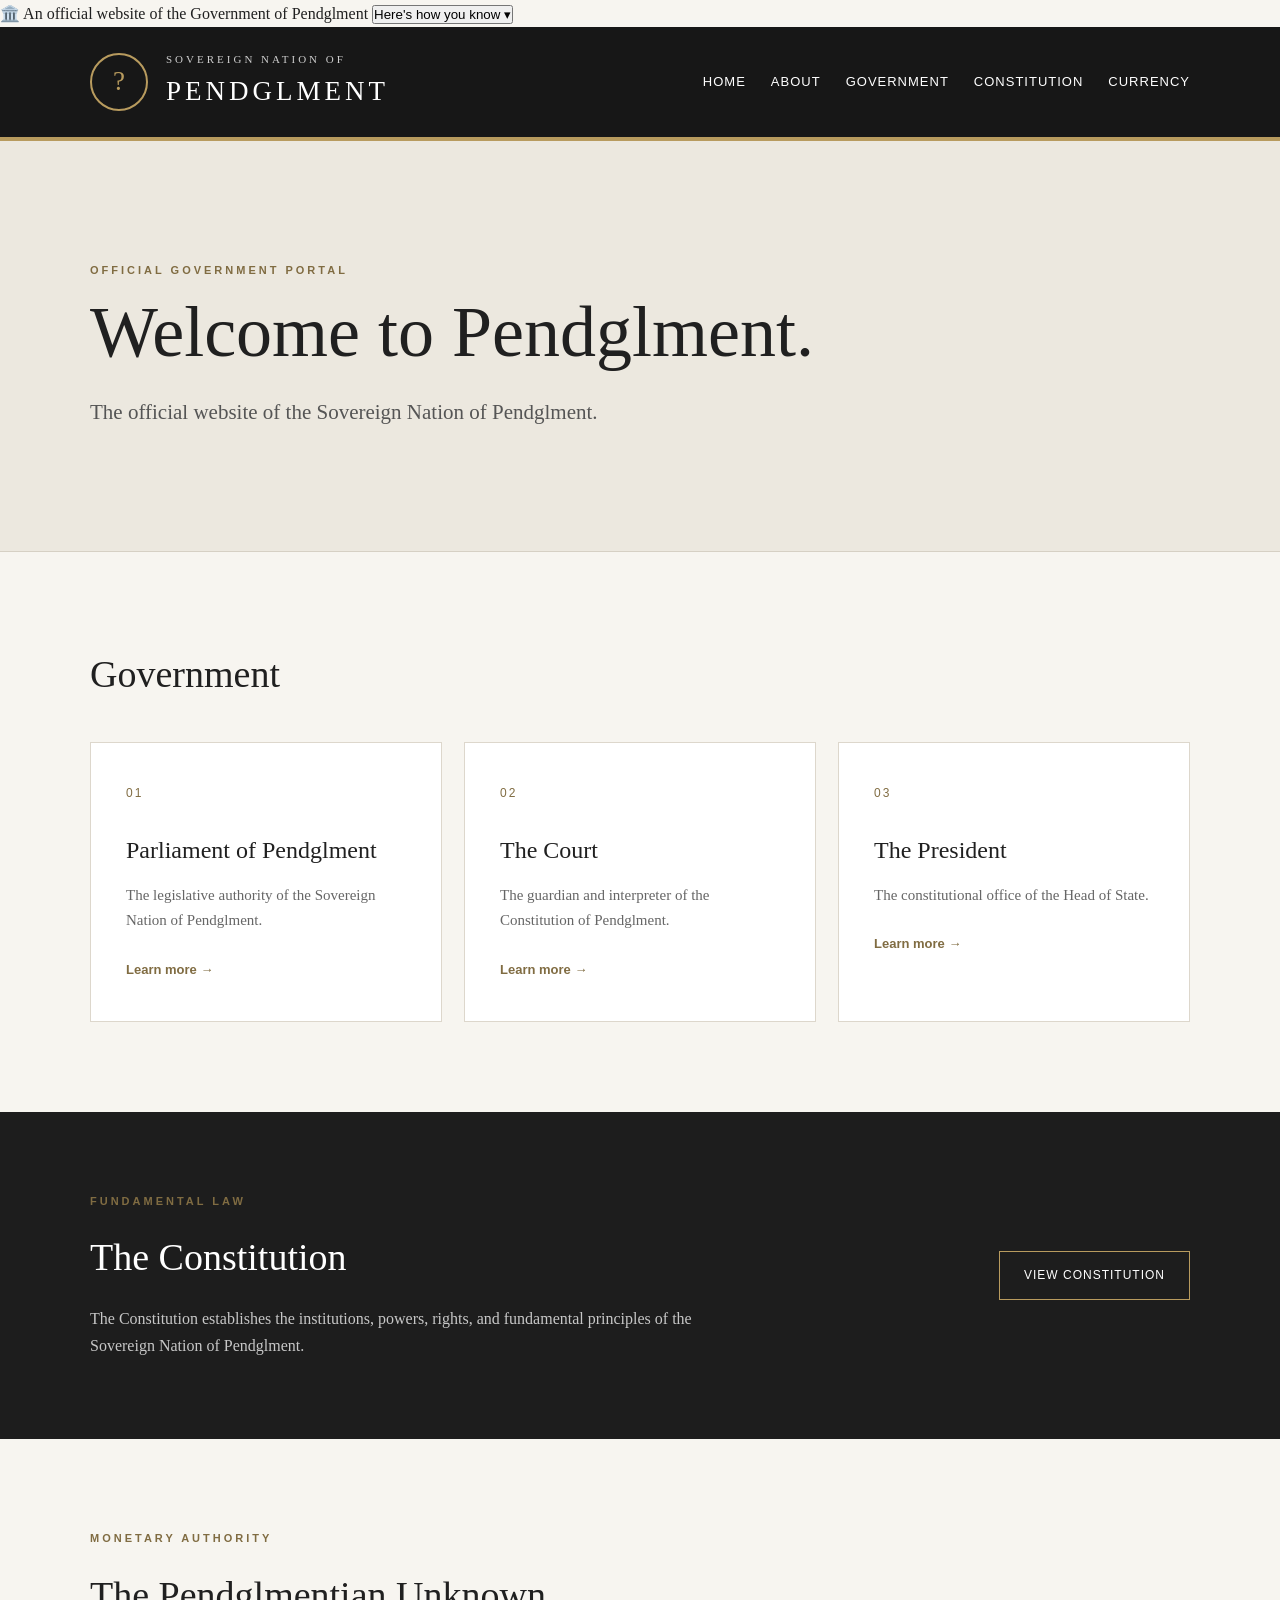
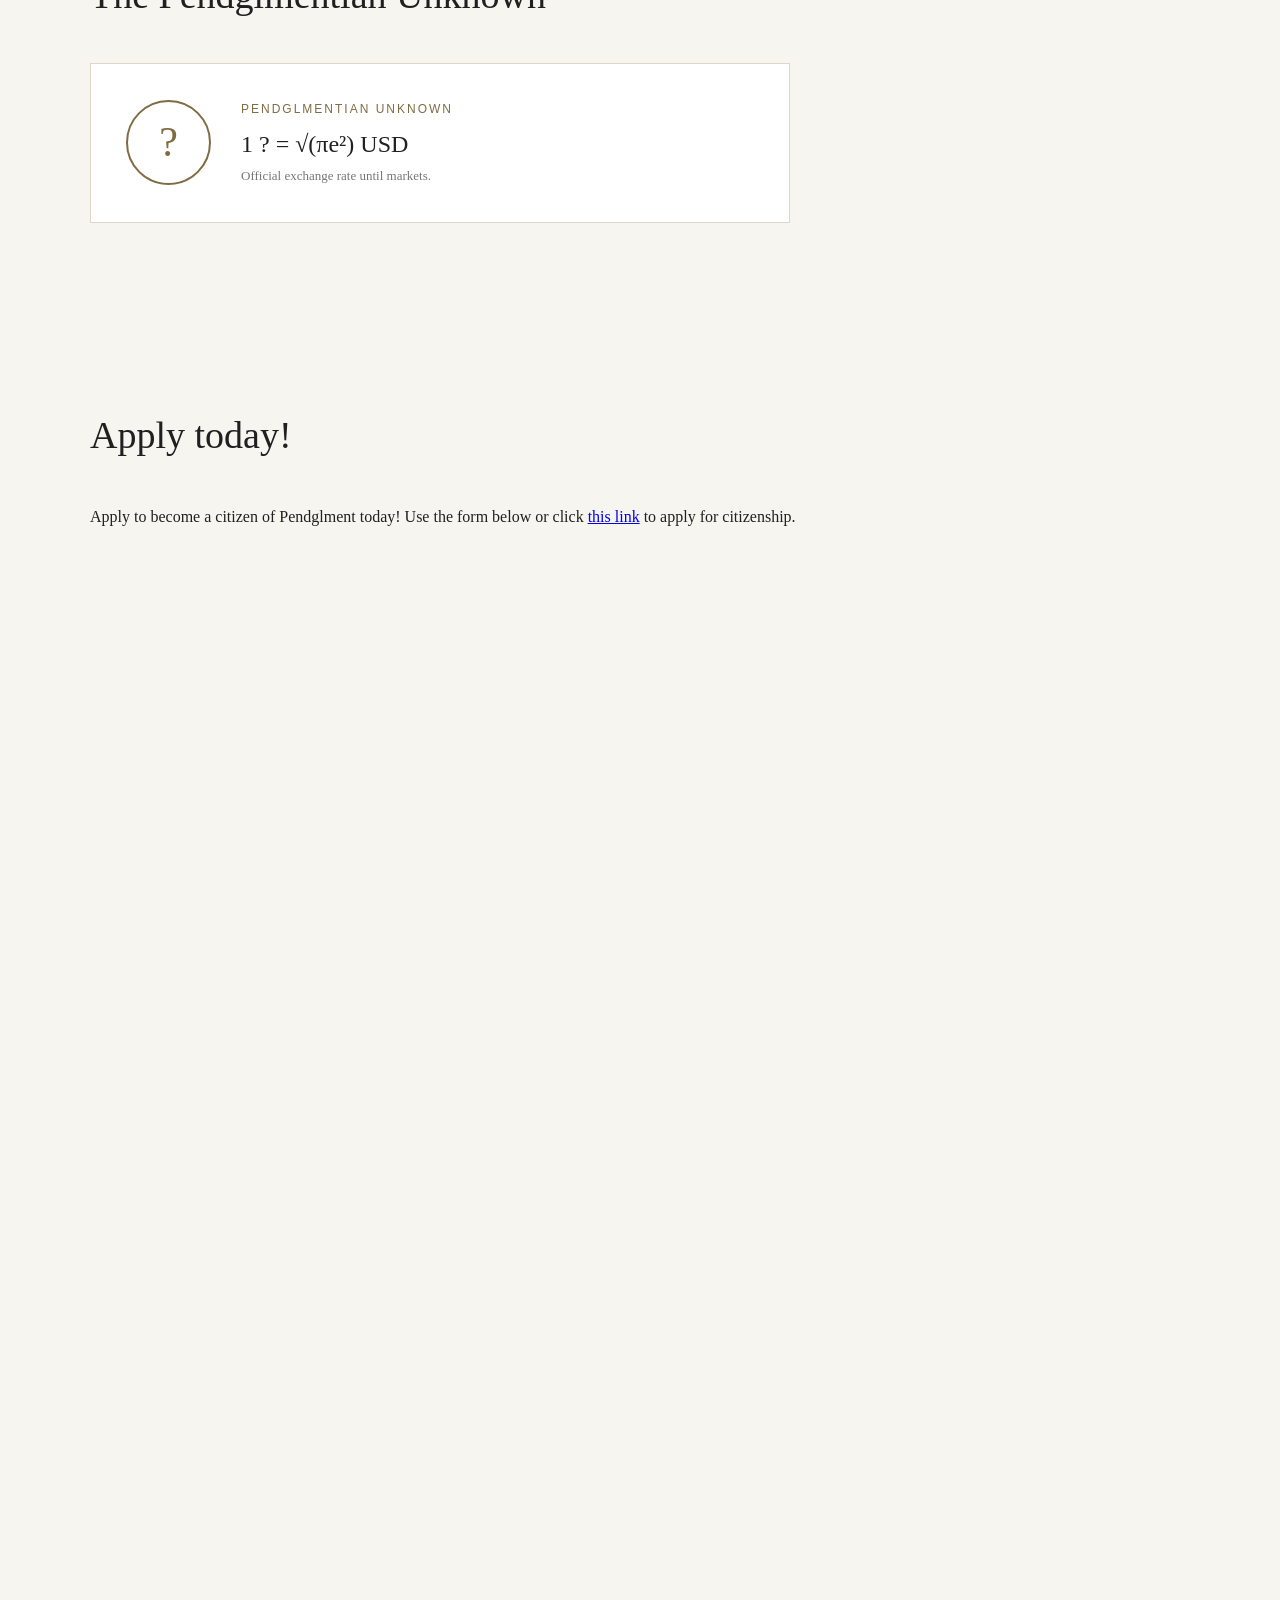
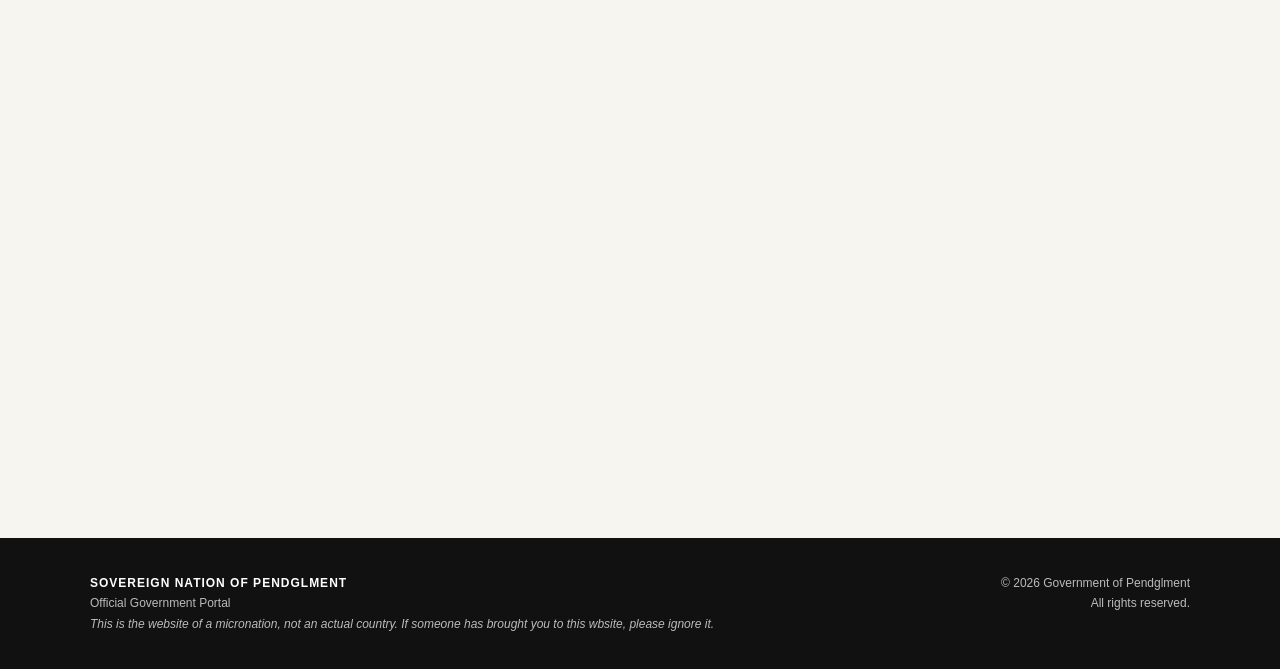
==== index.html @ e234b2b6 "Fix link formatting in citizenship application text" ====
<!DOCTYPE html>
<html lang="en">
<head>
    <meta charset="UTF-8">
    <meta name="viewport" content="width=device-width, initial-scale=1.0">
    <title>Sovereign Nation of Pendglment</title>
    <link rel="stylesheet" href="style.css">
</head>
    <script src="script-v2.js"></script>
<body>
    <div class="gov-banner">
    <div class="gov-banner-inner">
        <span>🏛️ An official website of the Government of Pendglment</span>
        <button id="gov-toggle" type="button">
            Here's how you know ▾
        </button>
    </div>

    <div id="gov-details" class="gov-details" hidden>
        <strong>Official government website</strong>
        <p>This website is operated by the Government of the Sovereign Nation of Pendglment.</p>

        <strong>Official domain</strong>
        <p>Official government websites use a domain controlled by the Government of Pendglment.</p>

        <strong>Secure connection</strong>
        <p>This website uses HTTPS to provide an encrypted connection.</p>
    </div>
</div>
<header>
    <div class="container header-inner">
        <div class="brand">
            <div class="seal">?</div>
            <div>
                <div class="country">SOVEREIGN NATION OF</div>
                <h1>PENDGLMENT</h1>
            </div>
        </div>
        <nav>
            <a href="index.html">Home</a>
            <a href="about.html">About</a>
            <a href="#government">Government</a>
            <a href="#constitution">Constitution</a>
            <a href="#currency">Currency</a>
        </nav>
    </div>
</header>
<main>
    <section class="hero">
        <div class="container">
            <p class="eyebrow">OFFICIAL GOVERNMENT PORTAL</p>
            <h2>Welcome to Pendglment.</h2>
            <p class="lead">
                The official website of the Sovereign Nation of Pendglment.
            </p>
        </div>
    </section>
    <section class="content" id="government">
        <div class="container">
            <h2>Government</h2>
            <div class="cards">
                <article class="card">
                    <span class="number">01</span>
                    <h3>Parliament of Pendglment</h3>
                    <p>
                        The legislative authority of the Sovereign Nation
                        of Pendglment.
                    </p>
                    <a href="#">Learn more →</a>
                </article>
                <article class="card">
                    <span class="number">02</span>
                    <h3>The Court</h3>
                    <p>
                        The guardian and interpreter of the Constitution
                        of Pendglment.
                    </p>
                    <a href="#">Learn more →</a>
                </article>
                <article class="card">
                    <span class="number">03</span>
                    <h3>The President</h3>
                    <p>
                        The constitutional office of the Head of State.
                    </p>
                    <a href="#">Learn more →</a>
                </article>
            </div>
        </div>
    </section>
    <section class="document" id="constitution">
        <div class="container document-inner">
            <div>
                <p class="eyebrow">FUNDAMENTAL LAW</p>
                <h2>The Constitution</h2>
                <p>
                    The Constitution establishes the institutions,
                    powers, rights, and fundamental principles of
                    the Sovereign Nation of Pendglment.
                </p>
            </div>
            <a class="button" href="#">View Constitution</a>
        </div>
    </section>
    <section class="content" id="currency">
        <div class="container currency">
            <p class="eyebrow">MONETARY AUTHORITY</p>
            <h2>The Pendglmentian Unknown</h2>
            <div class="currency-box">
                <div class="currency-symbol">?</div>
                <div>
                    <p class="currency-name">
                        PENDGLMENTIAN UNKNOWN
                    </p>
                    <p class="exchange">
                        1 ? = √(πe²) USD
                    </p>
                    <p class="small">
                        Official exchange rate until markets.
                    </p>
                </div>
            </div>
        </div>
    </section>
      <section class="content">
            <div class="container">
                <h2>Apply today!</h2>
                <p>
                    Apply to become a citizen of Pendglment today! Use the form below or click <a href="https://docs.google.com/forms/d/e/1FAIpQLSfUIrX4TPRPPDBepdknviekIB7gkO1PKCAK6pawfLZYHOCK1Q/viewform?usp=dialog">this link</a> to apply for citizenship.
                </p>
                <iframe src="https://docs.google.com/forms/d/e/1FAIpQLSfUIrX4TPRPPDBepdknviekIB7gkO1PKCAK6pawfLZYHOCK1Q/viewform?embedded=true" width="640" height="1510" frameborder="0" marginheight="0" marginwidth="0">Loading…</iframe>
            </div>
        </section>
            </div>
        </section>
</main>
<footer>
    <div class="container footer-inner">
        <div>
            <strong>SOVEREIGN NATION OF PENDGLMENT</strong>
            <p>Official Government Portal</p>
            <em>This is the website of a micronation, not an actual country. If someone has brought you to this wbsite, please ignore it.</em>
        </div>
        <div class="footer-right">
            <p>© 2026 Government of Pendglment</p>
            <p>All rights reserved.</p>
        </div>
    </div>
</footer>
</body>
</html>
---- style.css ----
* {
    box-sizing: border-box;
    margin: 0;
    padding: 0;
}
html {
    scroll-behavior: smooth;
}
body {
    font-family: Georgia, "Times New Roman", serif;
    color: #202020;
    background: #f7f5f0;
    line-height: 1.7;
}
.container {
    width: min(1100px, 90%);
    margin: 0 auto;
}
/* HEADER */
header {
    background: #171717;
    color: white;
    border-bottom: 4px solid #b89b5e;
}
.header-inner {
    min-height: 110px;
    display: flex;
    align-items: center;
    justify-content: space-between;
    gap: 30px;
}
.brand {
    display: flex;
    align-items: center;
    gap: 18px;
}
.seal {
    width: 58px;
    height: 58px;
    border: 2px solid #b89b5e;
    border-radius: 50%;
    display: flex;
    align-items: center;
    justify-content: center;
    color: #b89b5e;
    font-size: 27px;
}
.country {
    font-size: 11px;
    letter-spacing: 3px;
    color: #cfcfcf;
}
h1 {
    font-size: 27px;
    letter-spacing: 4px;
    font-weight: normal;
}
nav {
    display: flex;
    gap: 25px;
}
nav a {
    color: white;
    text-decoration: none;
    font-family: Arial, sans-serif;
    font-size: 13px;
    letter-spacing: 1px;
    text-transform: uppercase;
}
nav a:hover {
    color: #d0b77a;
}
/* HERO */
.hero {
    padding: 120px 0;
    background: #ece8df;
    border-bottom: 1px solid #d6d0c4;
}
.eyebrow {
    font-family: Arial, sans-serif;
    font-size: 11px;
    letter-spacing: 3px;
    font-weight: bold;
    color: #806c42;
    margin-bottom: 15px;
}
.hero h2 {
    font-size: clamp(42px, 7vw, 72px);
    line-height: 1.05;
    font-weight: normal;
    max-width: 800px;
}
.lead {
    margin-top: 25px;
    font-size: 21px;
    color: #555;
    max-width: 650px;
}
/* CONTENT */
.content {
    padding: 90px 0;
}
.content h2,
.document h2 {
    font-size: 38px;
    font-weight: normal;
    margin-bottom: 35px;
}
.cards {
    display: grid;
    grid-template-columns: repeat(3, 1fr);
    gap: 22px;
}
.card {
    background: white;
    border: 1px solid #ddd7cc;
    padding: 35px;
    min-height: 280px;
    position: relative;
}
.card .number {
    font-family: Arial, sans-serif;
    font-size: 12px;
    color: #806c42;
    letter-spacing: 2px;
}
.card h3 {
    margin: 25px 0 12px;
    font-size: 24px;
    font-weight: normal;
}
.card p {
    color: #666;
    font-size: 15px;
}
.card a {
    display: inline-block;
    margin-top: 25px;
    color: #806c42;
    text-decoration: none;
    font-family: Arial, sans-serif;
    font-size: 13px;
    font-weight: bold;
}
/* CONSTITUTION */
.document {
    background: #1d1d1d;
    color: white;
    padding: 80px 0;
}
.document-inner {
    display: flex;
    align-items: center;
    justify-content: space-between;
    gap: 50px;
}
.document h2 {
    margin-bottom: 15px;
}
.document p:not(.eyebrow) {
    color: #c7c7c7;
    max-width: 650px;
}
.button {
    display: inline-block;
    border: 1px solid #b89b5e;
    padding: 13px 24px;
    color: white;
    text-decoration: none;
    font-family: Arial, sans-serif;
    font-size: 12px;
    letter-spacing: 1px;
    text-transform: uppercase;
    white-space: nowrap;
}
.button:hover {
    background: #b89b5e;
    color: #171717;
}
/* CURRENCY */
.currency-box {
    display: flex;
    align-items: center;
    gap: 30px;
    background: white;
    border: 1px solid #ddd7cc;
    padding: 35px;
    max-width: 700px;
}
.currency-symbol {
    width: 85px;
    height: 85px;
    border: 2px solid #806c42;
    border-radius: 50%;
    display: flex;
    align-items: center;
    justify-content: center;
    font-size: 42px;
    color: #806c42;
}
.currency-name {
    font-family: Arial, sans-serif;
    font-size: 12px;
    letter-spacing: 2px;
    color: #806c42;
}
.exchange {
    font-size: 24px;
    margin-top: 5px;
}
.small {
    color: #777;
    font-size: 13px;
}
/* FOOTER */
footer {
    background: #111;
    color: #bbb;
    padding: 35px 0;
    font-family: Arial, sans-serif;
    font-size: 12px;
}
.footer-inner {
    display: flex;
    justify-content: space-between;
    gap: 30px;
}
.footer-inner strong {
    color: white;
    letter-spacing: 1px;
}
.footer-right {
    text-align: right;
}
/* MOBILE */
@media (max-width: 750px) {
    .header-inner {
        padding: 25px 0;
        align-items: flex-start;
        flex-direction: column;
    }
    nav {
        flex-wrap: wrap;
        gap: 15px;
    }
    .hero {
        padding: 80px 0;
    }
    .cards {
        grid-template-columns: 1fr;
    }
    .document-inner {
        align-items: flex-start;
        flex-direction: column;
    }
    .currency-box {
        align-items: flex-start;
        flex-direction: column;
    }
    .footer-inner {
        flex-direction: column;
    }
    .footer-right {
        text-align: left;
    }
   .gov-banner {
    background: #f1f1f1;
    color: #222;
    font-family: Arial, Helvetica, sans-serif;
    font-size: 14px;
    border-bottom: 1px solid #ccc;
}

.gov-banner-inner {
    max-width: 1200px;
    margin: auto;
    padding: 8px 20px;
    display: flex;
    align-items: center;
    justify-content: space-between;
}

.gov-banner button {
    background: none;
    border: none;
    padding: 0;
    color: #0645ad;
    cursor: pointer;
    font-family: inherit;
    font-size: 14px;
}

.gov-details {
    max-width: 1200px;
    margin: auto;
    padding: 10px 20px 16px;
    border-top: 1px solid #ccc;
}
    .gov-details[hidden] {
    display: none !important;
}

.gov-details p {
    margin: 4px 0 12px;
}
}
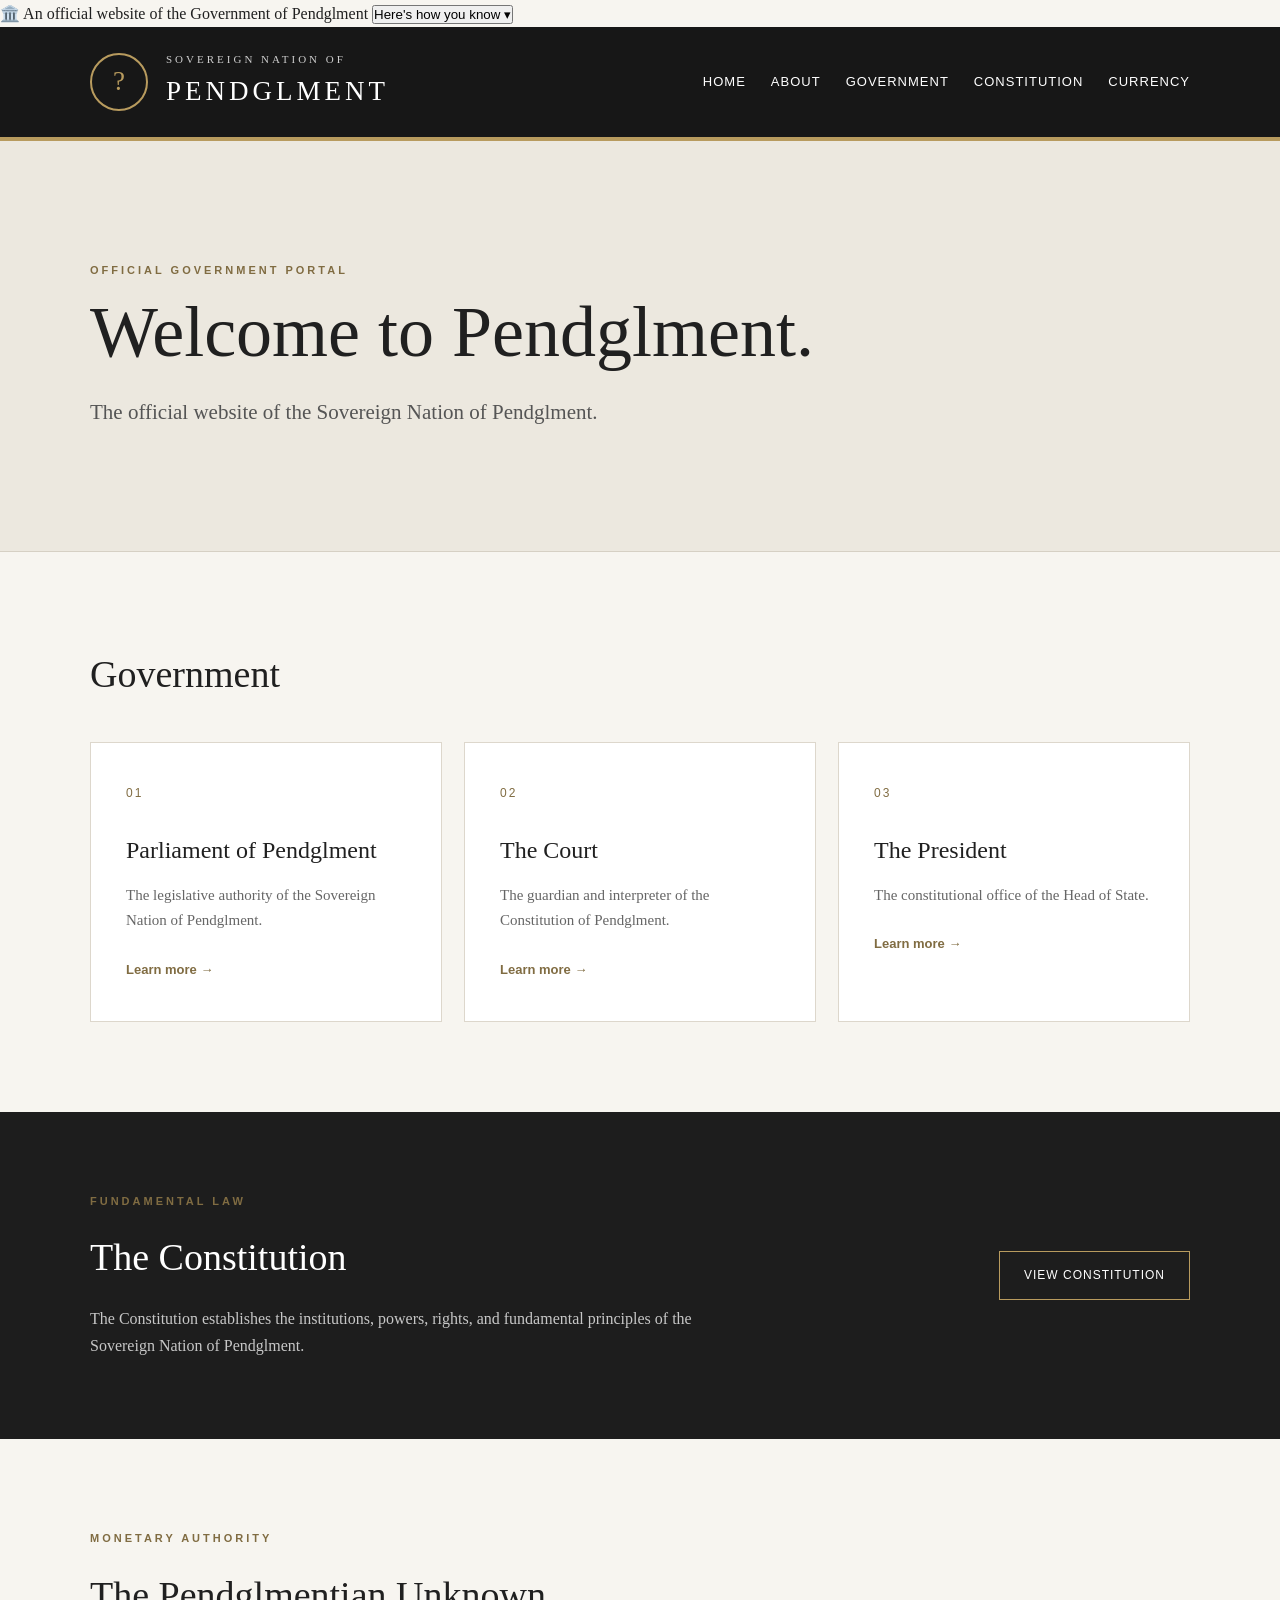
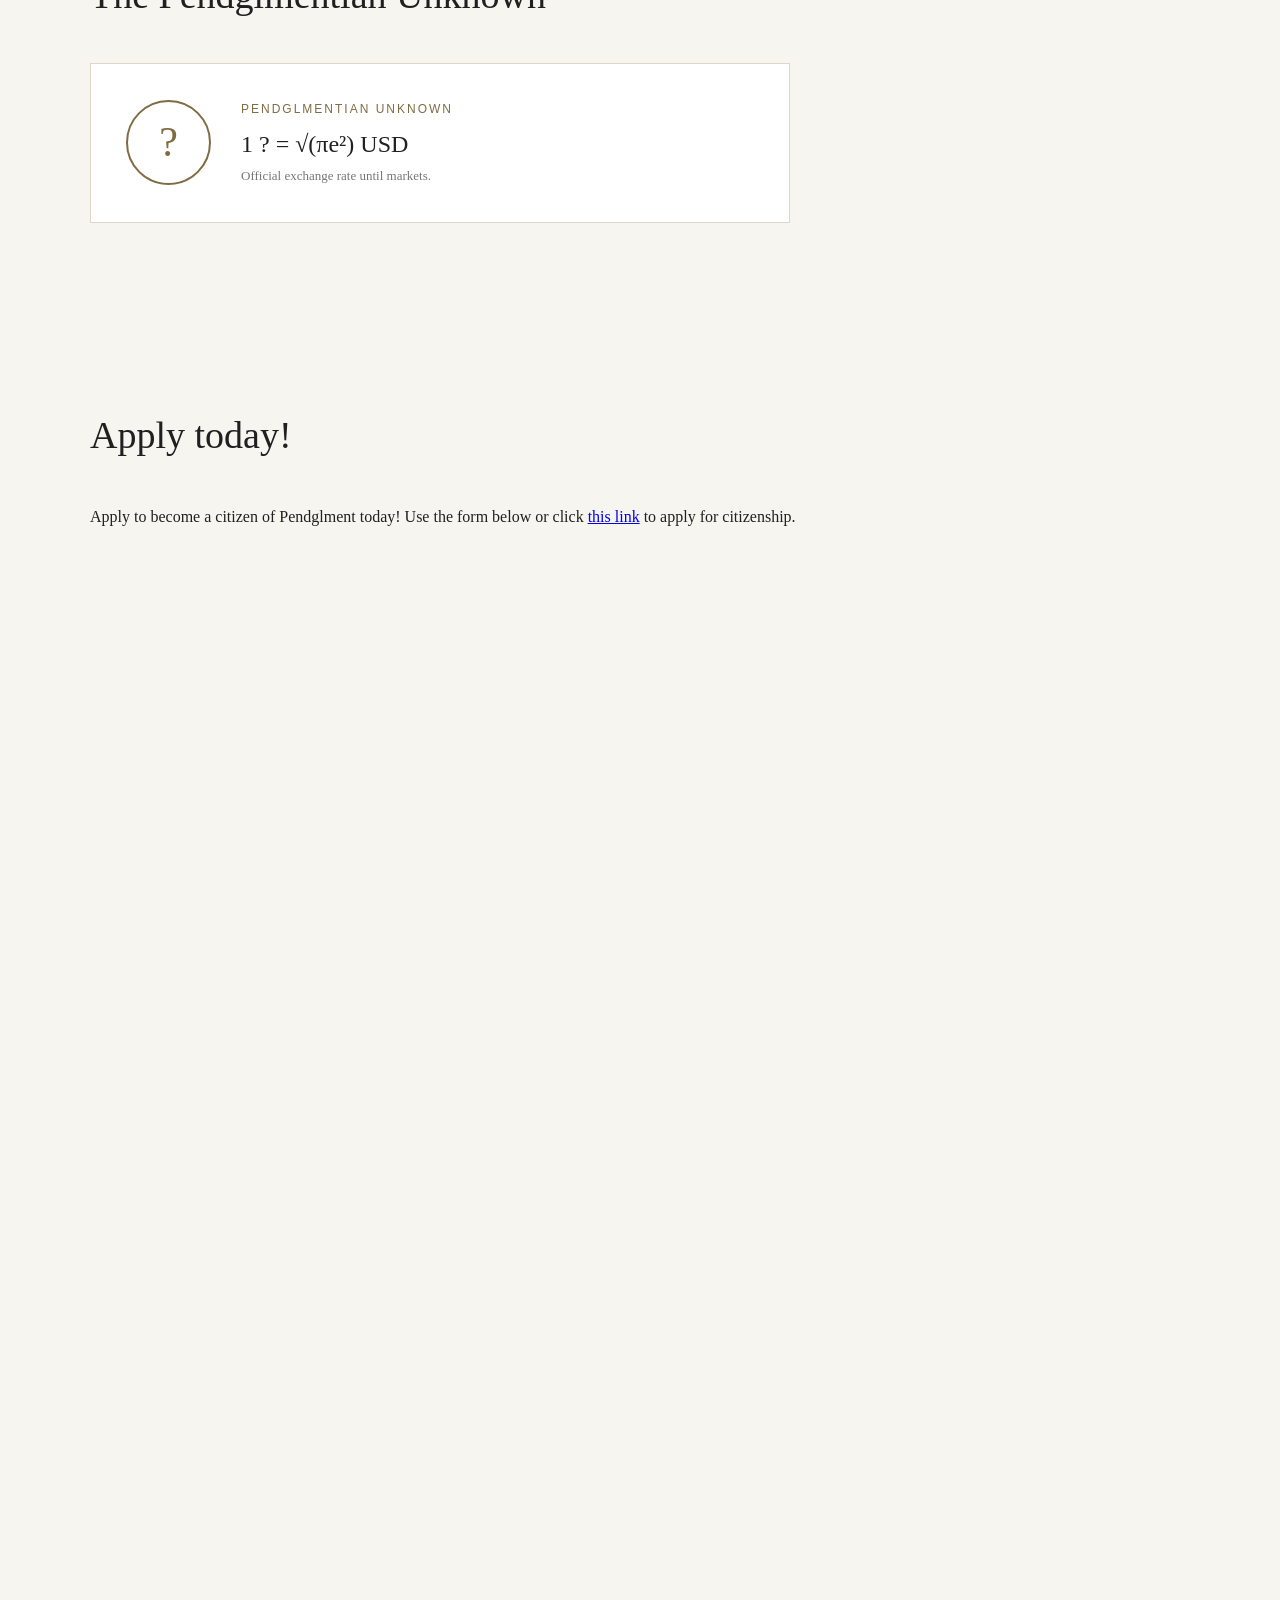
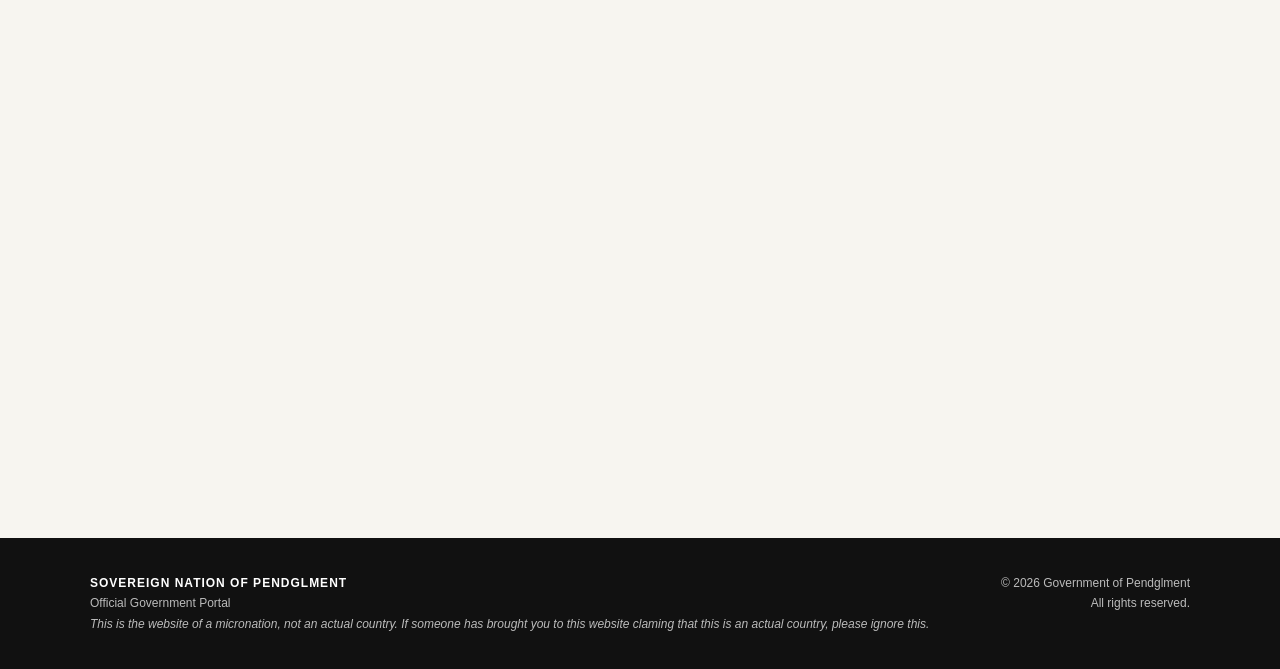
==== commit 3bc08701: "Fix typo in footer disclaimer text" ====
--- a/index.html
+++ b/index.html
@@ -5,6 +5,7 @@
     <meta name="viewport" content="width=device-width, initial-scale=1.0">
     <title>Sovereign Nation of Pendglment</title>
     <link rel="stylesheet" href="style.css">
+    <link rel="icon" type="image/svg+xml" href="favicon.svg">
 </head>
     <script src="script-v2.js"></script>
 <body>
@@ -139,7 +140,7 @@
         <div>
             <strong>SOVEREIGN NATION OF PENDGLMENT</strong>
             <p>Official Government Portal</p>
-            <em>This is the website of a micronation, not an actual country. If someone has brought you to this wbsite, please ignore it.</em>
+            <em>This is the website of a micronation, not an actual country. If someone has brought you to this website claming that this is an actual country, please ignore this.</em>
         </div>
         <div class="footer-right">
             <p>© 2026 Government of Pendglment</p>
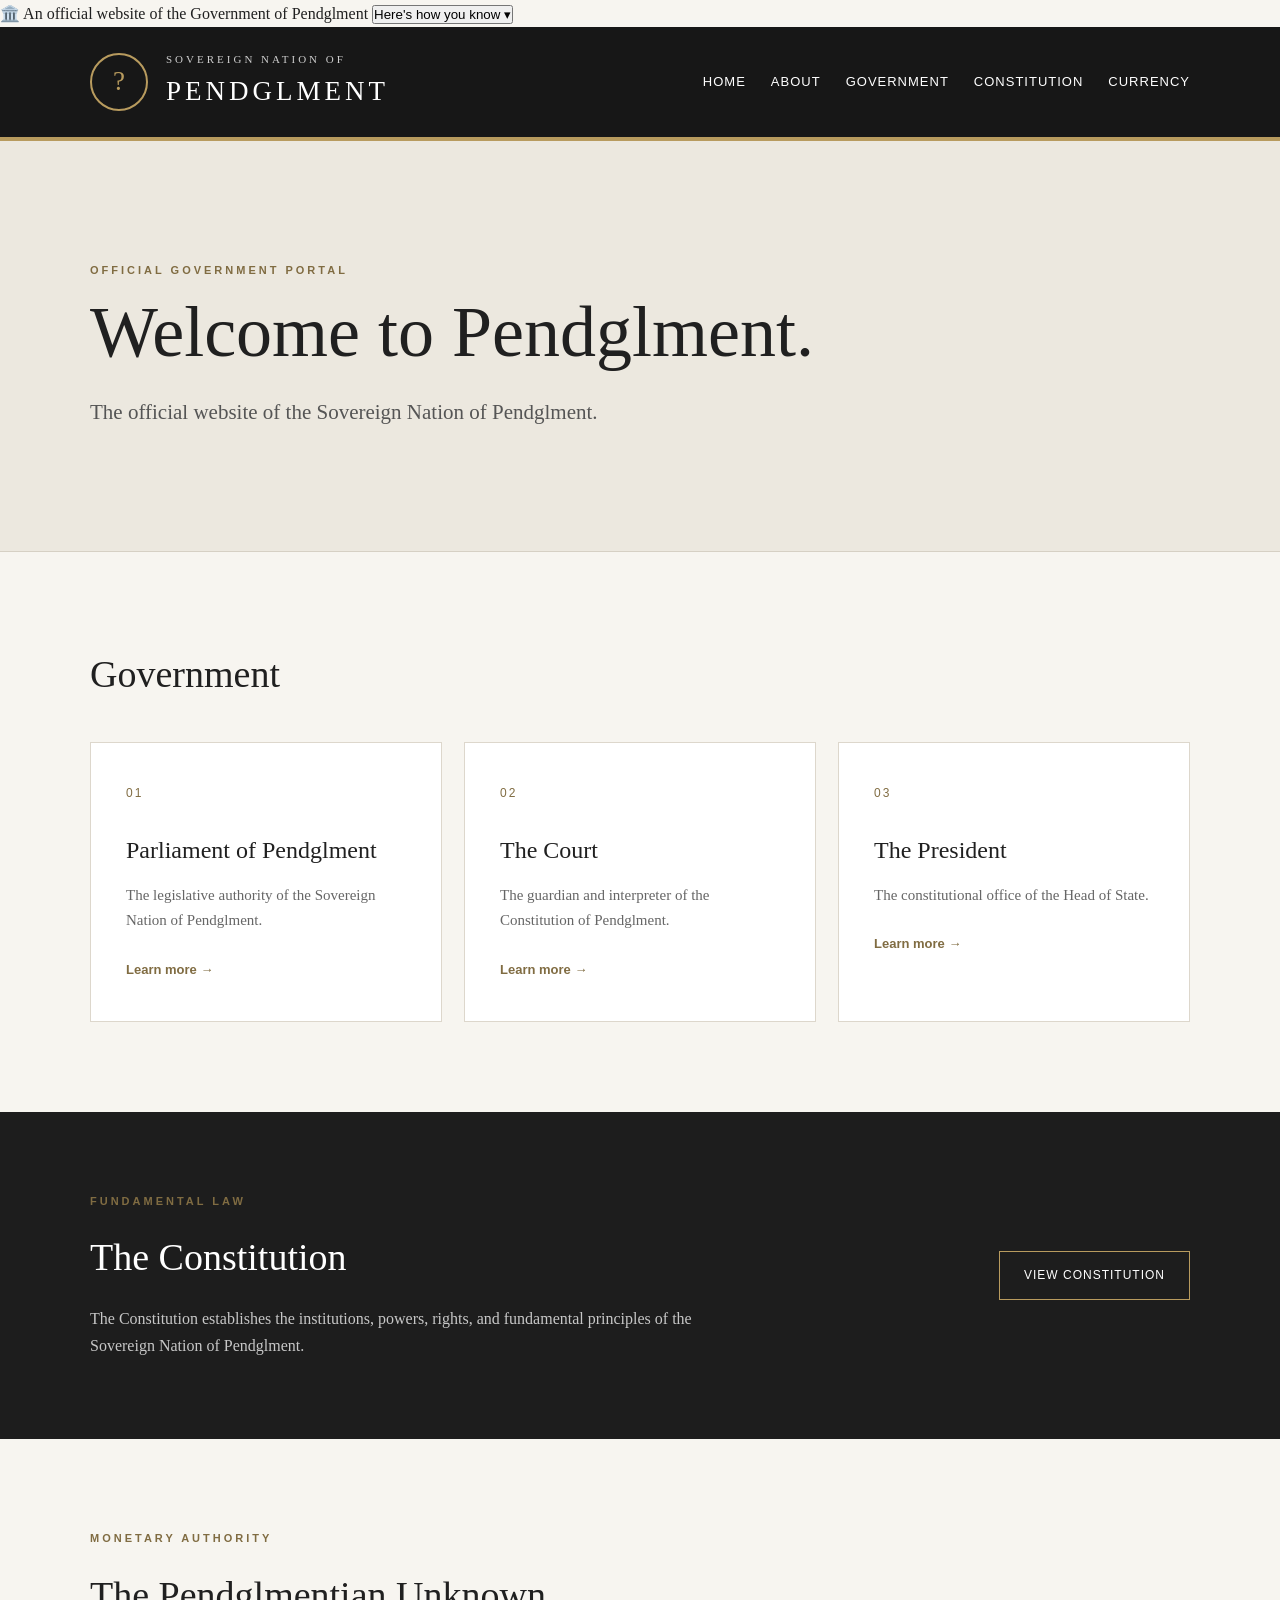
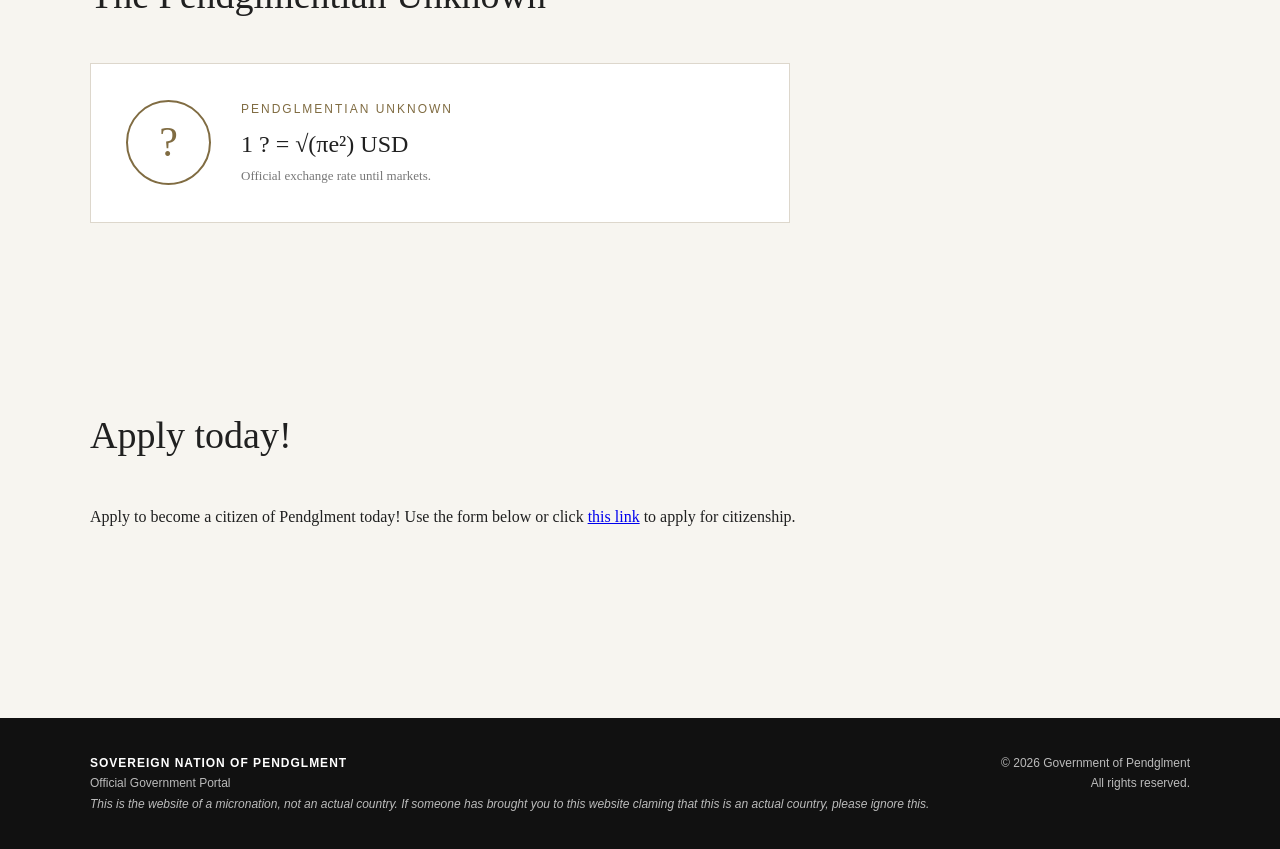
==== commit 1f54db0d: "Change iframe height to 90vh for better display" ====
--- a/index.html
+++ b/index.html
@@ -129,7 +129,7 @@
                 <p>
                     Apply to become a citizen of Pendglment today! Use the form below or click <a href="https://docs.google.com/forms/d/e/1FAIpQLSfUIrX4TPRPPDBepdknviekIB7gkO1PKCAK6pawfLZYHOCK1Q/viewform?usp=dialog">this link</a> to apply for citizenship.
                 </p>
-                <iframe src="https://docs.google.com/forms/d/e/1FAIpQLSfUIrX4TPRPPDBepdknviekIB7gkO1PKCAK6pawfLZYHOCK1Q/viewform?embedded=true" width="640" height="1510" frameborder="0" marginheight="0" marginwidth="0">Loading…</iframe>
+                <iframe src="https://docs.google.com/forms/d/e/1FAIpQLSfUIrX4TPRPPDBepdknviekIB7gkO1PKCAK6pawfLZYHOCK1Q/viewform?embedded=true" width="100%" height="90vh" frameborder="0" marginheight="0" marginwidth="0">Loading…</iframe>
             </div>
         </section>
             </div>
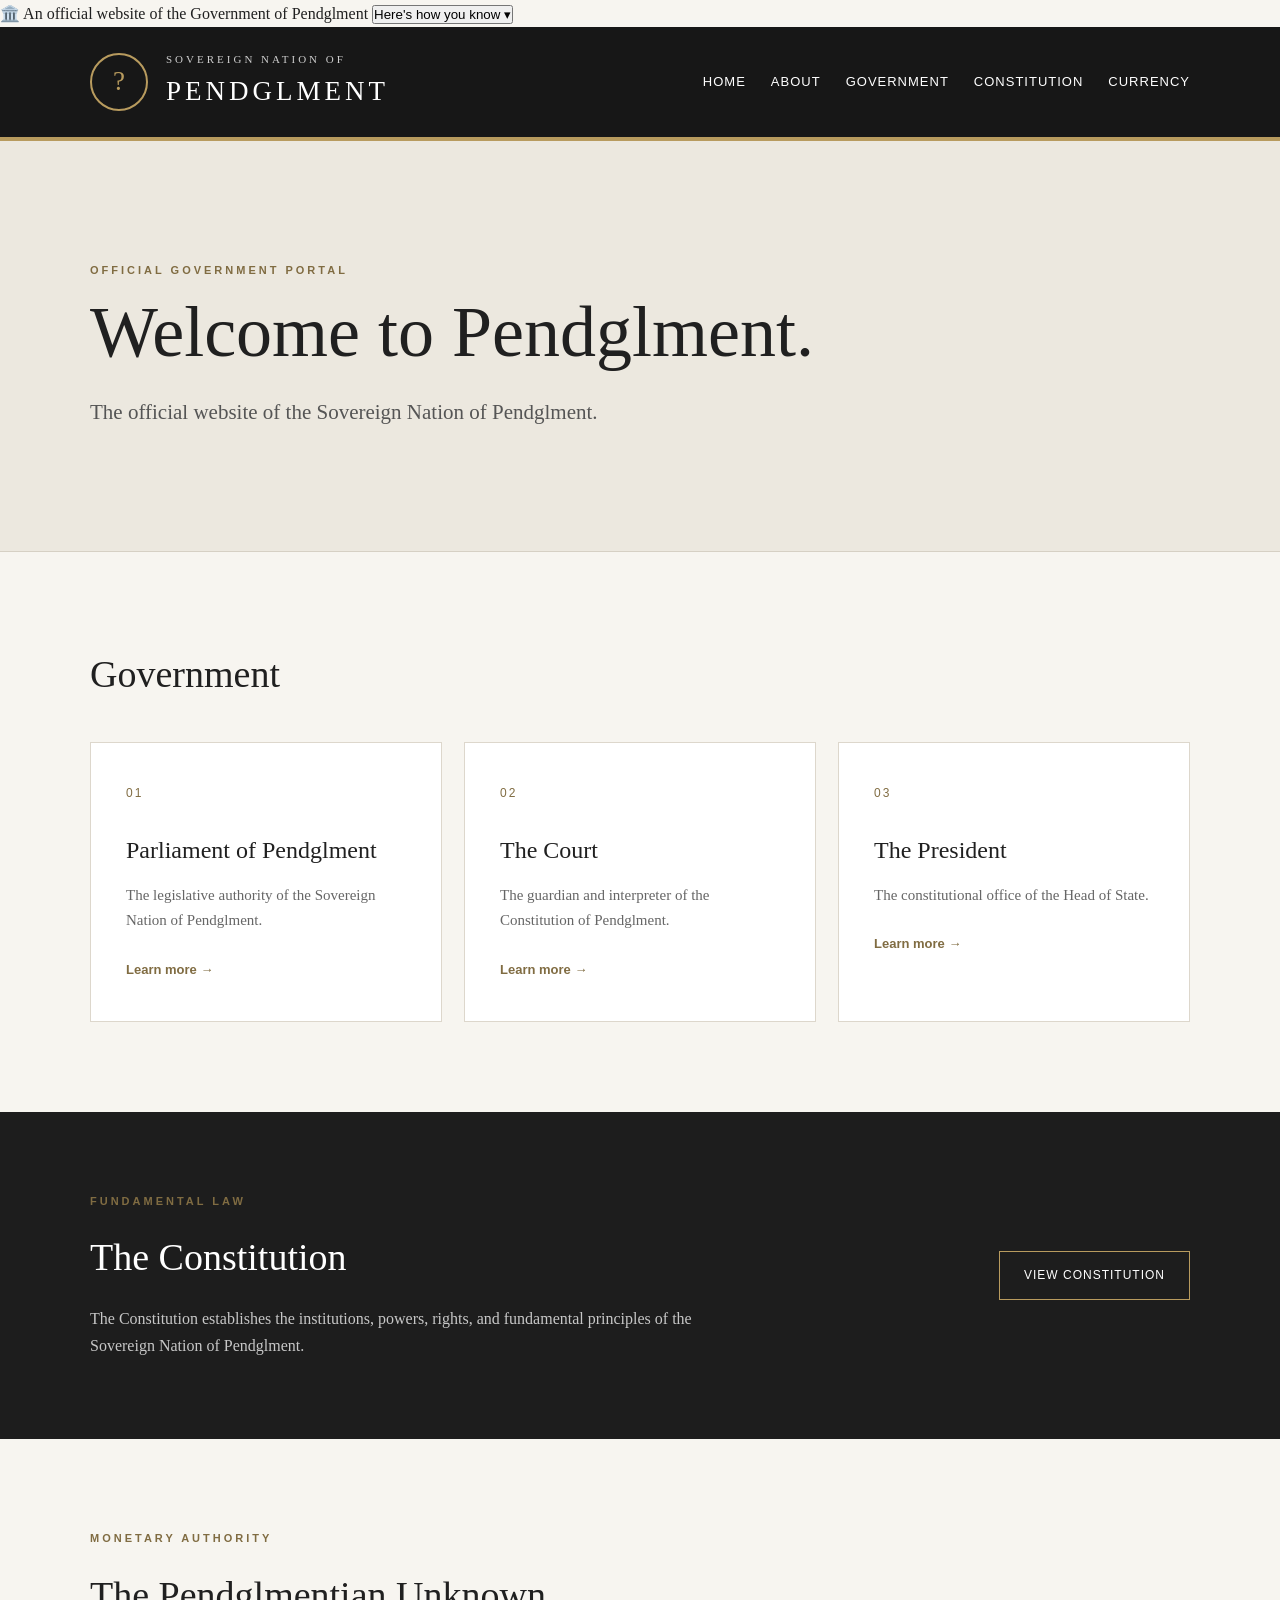
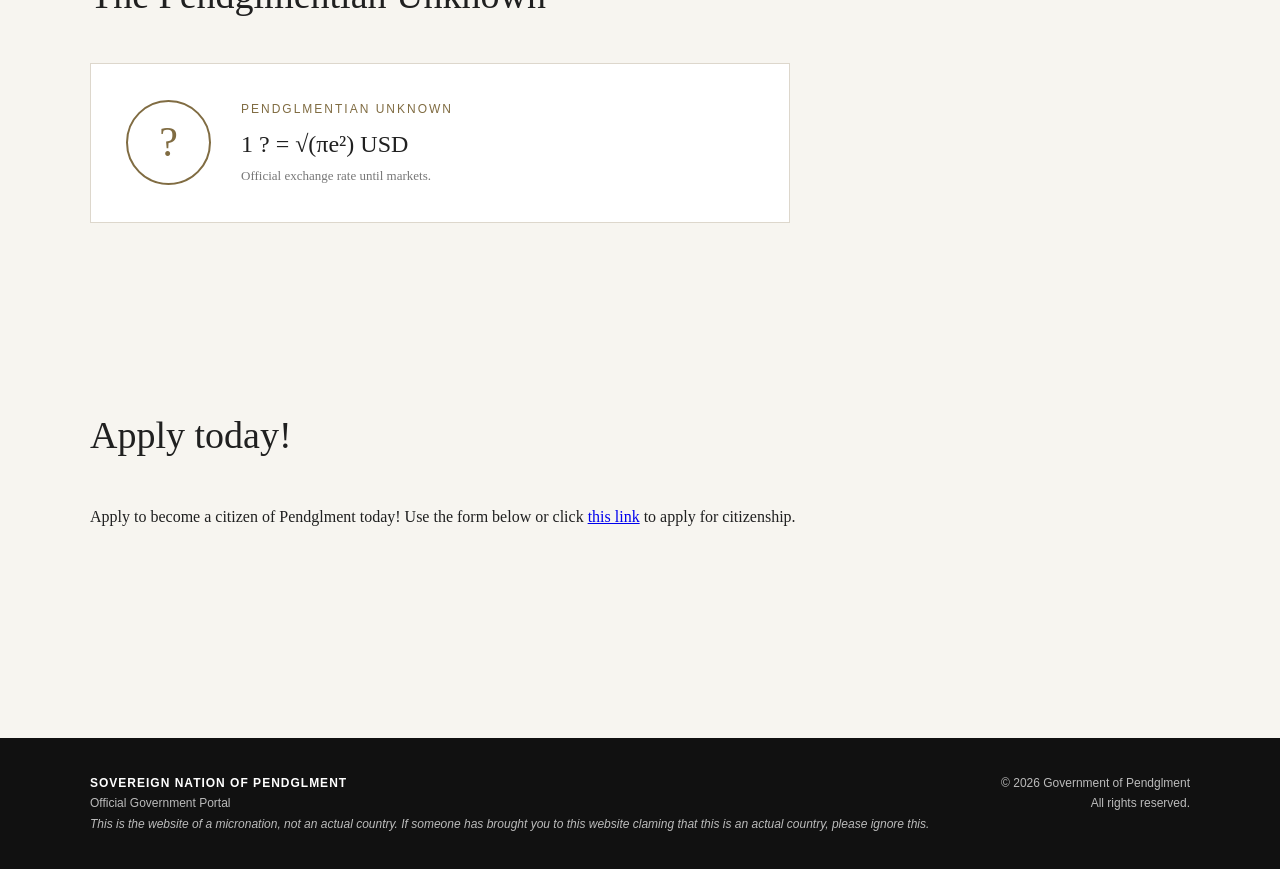
==== commit 764e2561: "Adjust iframe height for citizenship application form Increased the height of the iframe for the app" ====
--- a/index.html
+++ b/index.html
@@ -129,7 +129,7 @@
                 <p>
                     Apply to become a citizen of Pendglment today! Use the form below or click <a href="https://docs.google.com/forms/d/e/1FAIpQLSfUIrX4TPRPPDBepdknviekIB7gkO1PKCAK6pawfLZYHOCK1Q/viewform?usp=dialog">this link</a> to apply for citizenship.
                 </p>
-                <iframe src="https://docs.google.com/forms/d/e/1FAIpQLSfUIrX4TPRPPDBepdknviekIB7gkO1PKCAK6pawfLZYHOCK1Q/viewform?embedded=true" width="100%" height="90vh" frameborder="0" marginheight="0" marginwidth="0">Loading…</iframe>
+                <iframe src="https://docs.google.com/forms/d/e/1FAIpQLSfUIrX4TPRPPDBepdknviekIB7gkO1PKCAK6pawfLZYHOCK1Q/viewform?embedded=true" width="100%" height="110vh" frameborder="0" marginheight="0" marginwidth="0">Loading…</iframe>
             </div>
         </section>
             </div>
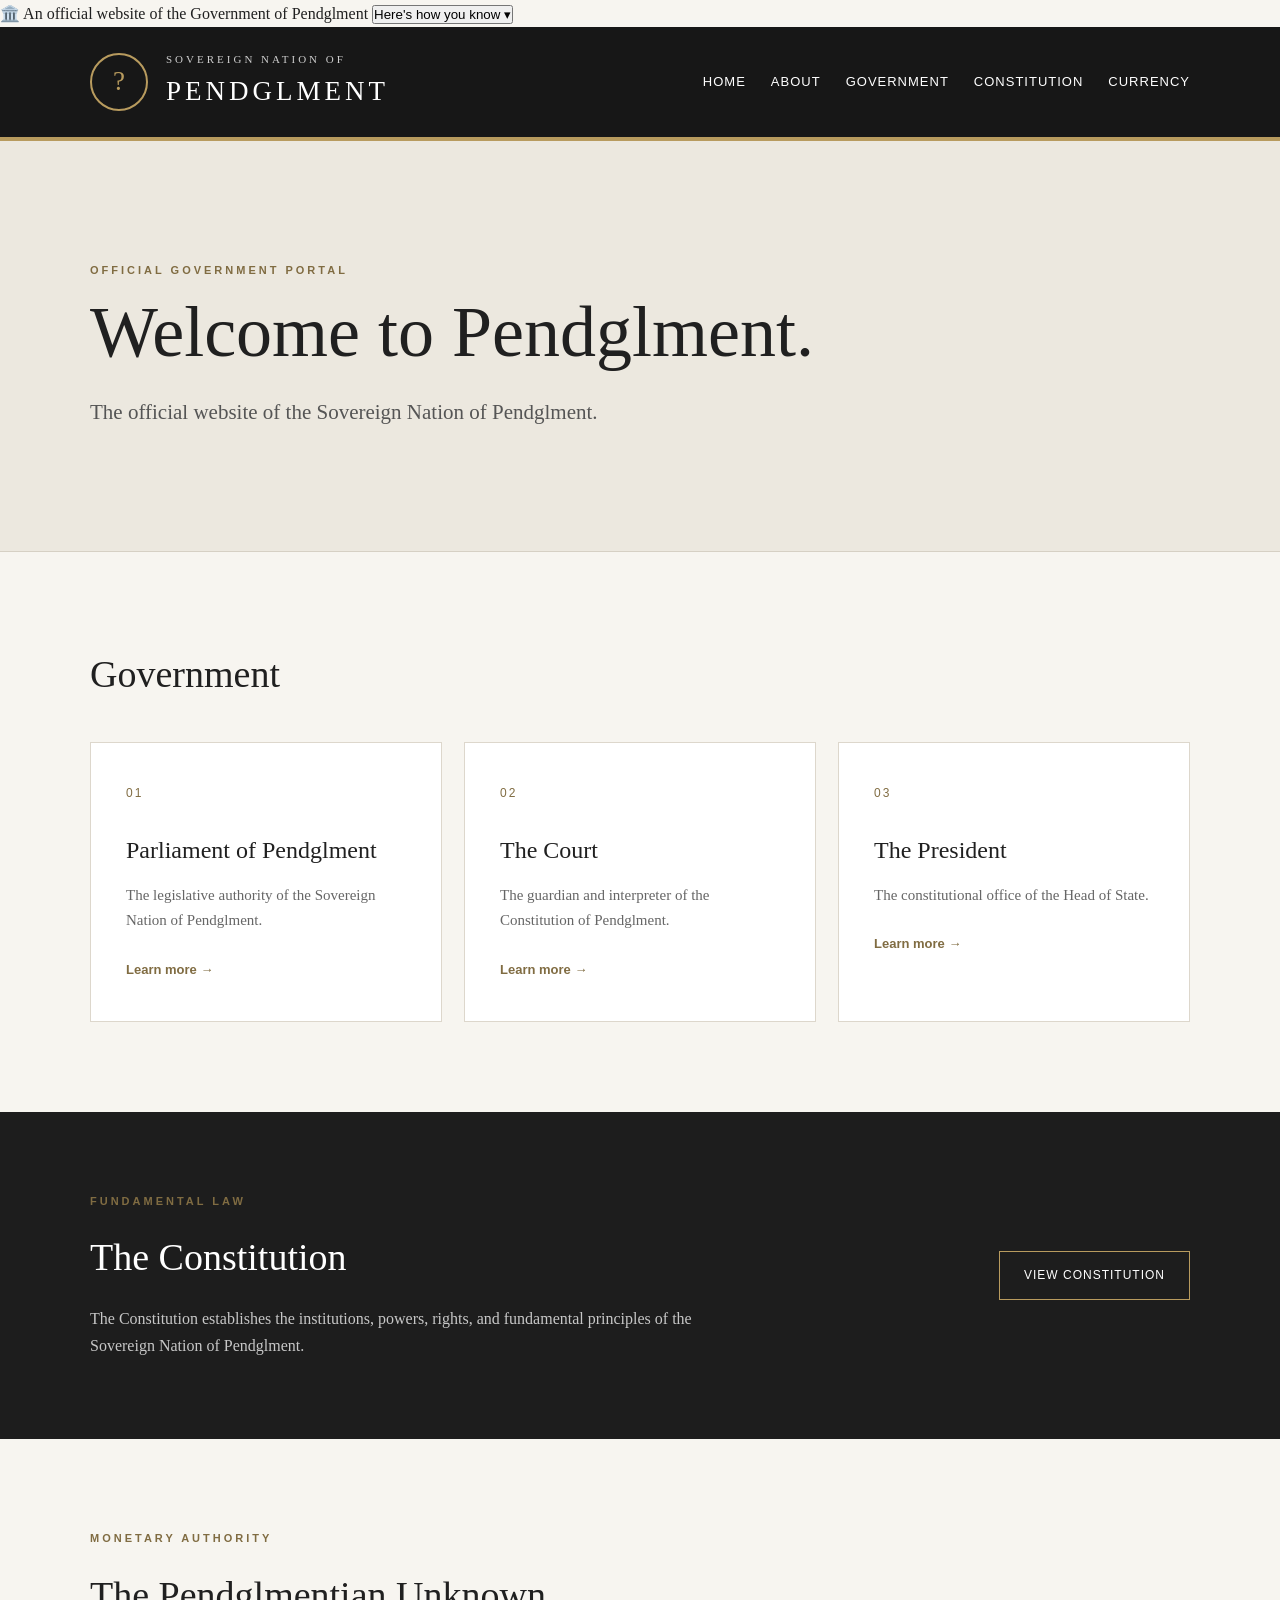
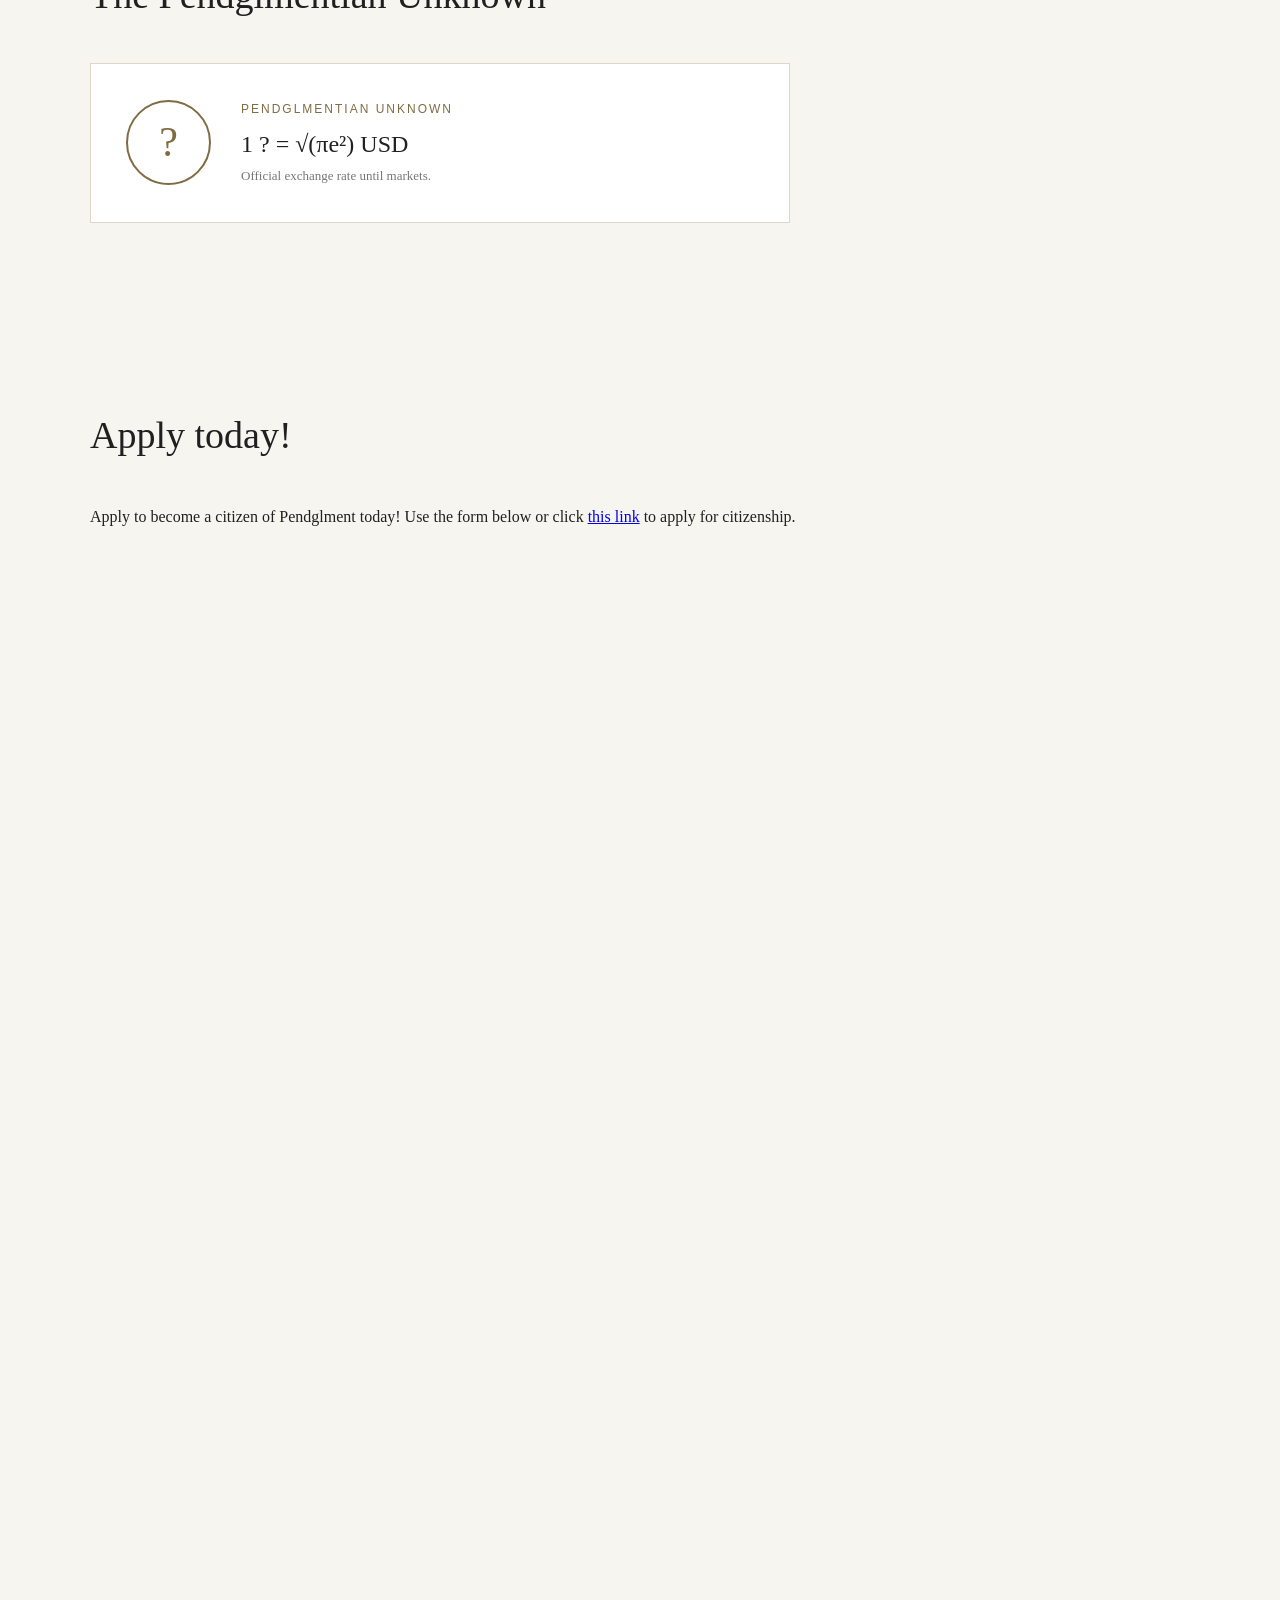
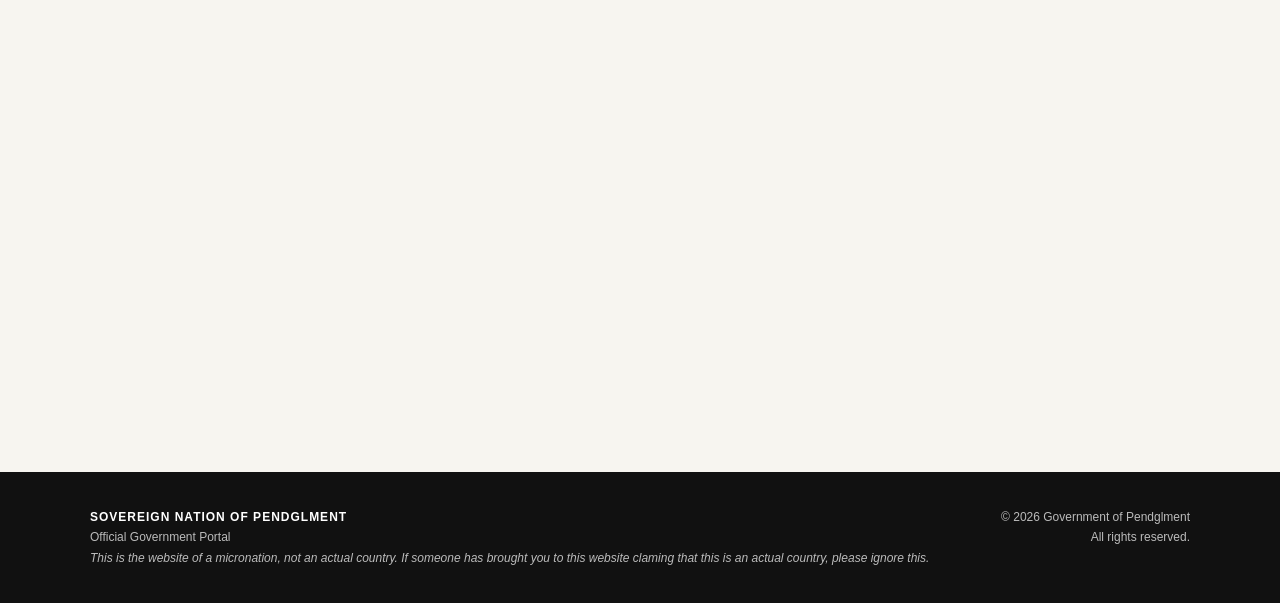
==== commit 71c6119c: "Adjust iframe height in index.html Updated iframe height for citizenship application form." ====
--- a/index.html
+++ b/index.html
@@ -129,7 +129,7 @@
                 <p>
                     Apply to become a citizen of Pendglment today! Use the form below or click <a href="https://docs.google.com/forms/d/e/1FAIpQLSfUIrX4TPRPPDBepdknviekIB7gkO1PKCAK6pawfLZYHOCK1Q/viewform?usp=dialog">this link</a> to apply for citizenship.
                 </p>
-                <iframe src="https://docs.google.com/forms/d/e/1FAIpQLSfUIrX4TPRPPDBepdknviekIB7gkO1PKCAK6pawfLZYHOCK1Q/viewform?embedded=true" width="100%" height="110vh" frameborder="0" marginheight="0" marginwidth="0">Loading…</iframe>
+                <iframe src="https://docs.google.com/forms/d/e/1FAIpQLSfUIrX4TPRPPDBepdknviekIB7gkO1PKCAK6pawfLZYHOCK1Q/viewform?embedded=true" width="100%" height="1444" frameborder="0" marginheight="0" marginwidth="0">Loading…</iframe>
             </div>
         </section>
             </div>
